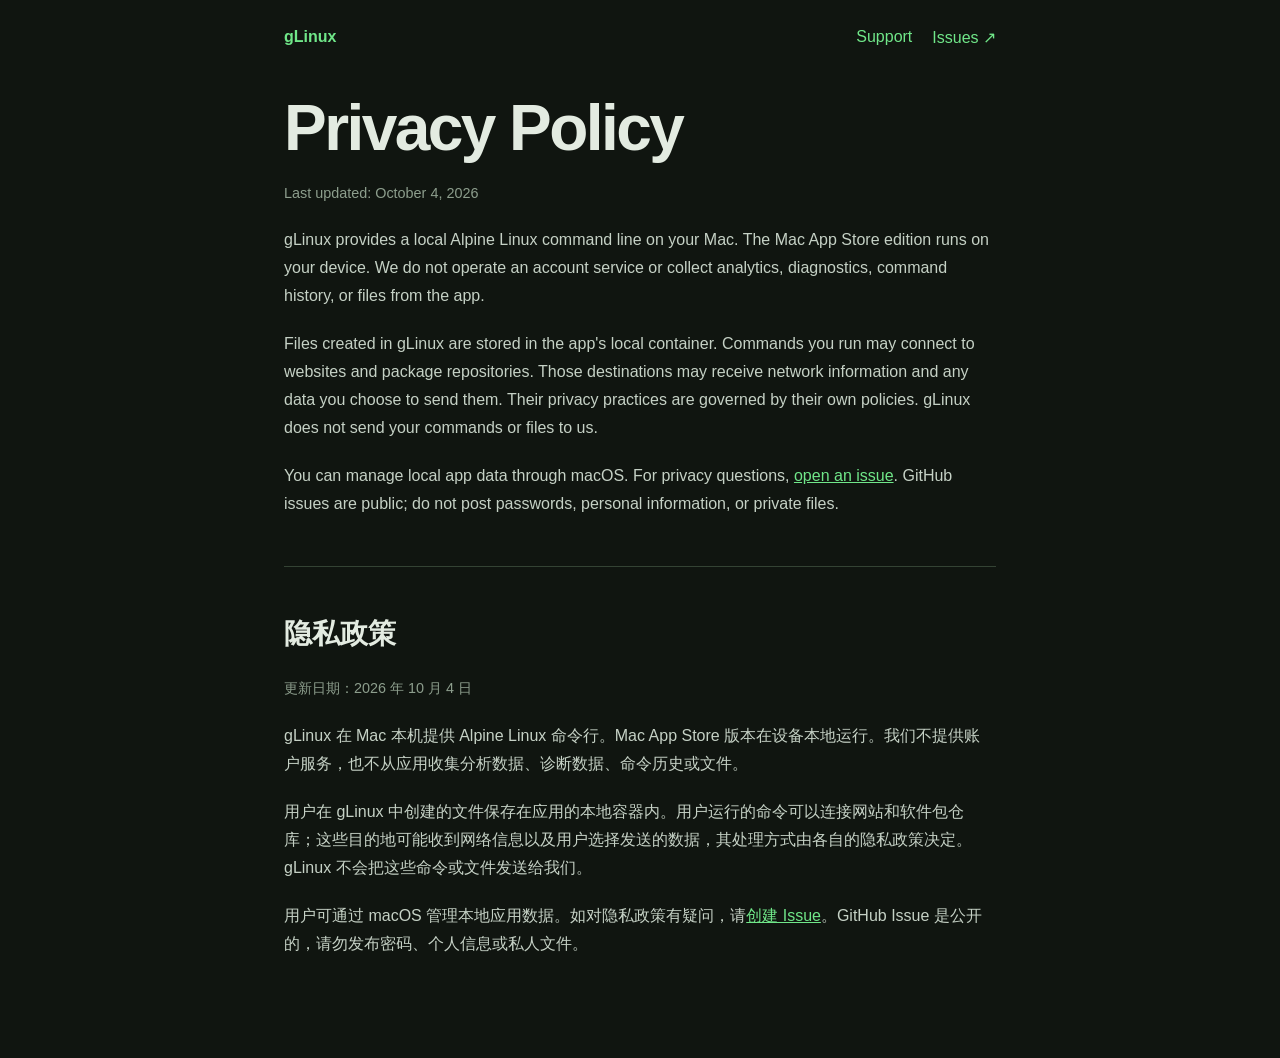
==== privacy.html @ 971e3fd1 "Publish gLinux privacy and support pages with issue templates" ====
<!doctype html>
<html lang="en">
<head>
  <meta charset="utf-8">
  <meta name="viewport" content="width=device-width, initial-scale=1">
  <title>gLinux Privacy Policy</title>
  <link rel="stylesheet" href="style.css">
</head>
<body>
  <main>
    <nav><a href="./">gLinux</a><a href="support.html">Support</a><a href="https://github.com/sirouni/glinux-legal/issues">Issues ↗</a></nav>
    <h1>Privacy Policy</h1>
    <p class="meta">Last updated: October 4, 2026</p>
    <p>gLinux provides a local Alpine Linux command line on your Mac. The Mac App Store edition runs on your device. We do not operate an account service or collect analytics, diagnostics, command history, or files from the app.</p>
    <p>Files created in gLinux are stored in the app's local container. Commands you run may connect to websites and package repositories. Those destinations may receive network information and any data you choose to send them. Their privacy practices are governed by their own policies. gLinux does not send your commands or files to us.</p>
    <p>You can manage local app data through macOS. For privacy questions, <a href="https://github.com/sirouni/glinux-legal/issues/new/choose">open an issue</a>. GitHub issues are public; do not post passwords, personal information, or private files.</p>
    <hr>
    <h2 lang="zh-Hans">隐私政策</h2>
    <p class="meta" lang="zh-Hans">更新日期：2026 年 10 月 4 日</p>
    <div lang="zh-Hans">
      <p>gLinux 在 Mac 本机提供 Alpine Linux 命令行。Mac App Store 版本在设备本地运行。我们不提供账户服务，也不从应用收集分析数据、诊断数据、命令历史或文件。</p>
      <p>用户在 gLinux 中创建的文件保存在应用的本地容器内。用户运行的命令可以连接网站和软件包仓库；这些目的地可能收到网络信息以及用户选择发送的数据，其处理方式由各自的隐私政策决定。gLinux 不会把这些命令或文件发送给我们。</p>
      <p>用户可通过 macOS 管理本地应用数据。如对隐私政策有疑问，请<a href="https://github.com/sirouni/glinux-legal/issues/new/choose">创建 Issue</a>。GitHub Issue 是公开的，请勿发布密码、个人信息或私人文件。</p>
    </div>
  </main>
</body>
</html>
---- style.css ----
:root{color-scheme:dark;font-family:-apple-system,BlinkMacSystemFont,"Segoe UI",sans-serif;background:#101510;color:#e3ebe1}*{box-sizing:border-box}body{margin:0}main{max-width:760px;margin:0 auto;padding:28px 24px 80px}nav{display:flex;flex-wrap:wrap;gap:20px;padding-bottom:44px}nav a:first-child{color:#70e789;font-weight:700;margin-right:auto}a{color:#70e789}nav a{text-decoration:none}a:hover{text-decoration:underline}h1{font-size:clamp(2.25rem,7vw,4rem);letter-spacing:-.04em;margin:0 0 16px}h2{font-size:1.75rem}p{line-height:1.75;color:#c5d1c5;margin:0 0 20px}.meta{color:#8d9e8d;font-size:.9rem}hr{border:0;border-top:1px solid #344334;margin:48px 0}.button{display:inline-block;border:1px solid #70e789;border-radius:8px;padding:10px 16px;text-decoration:none;margin:4px 8px 8px 0}.button:hover{background:#203b25;text-decoration:none}
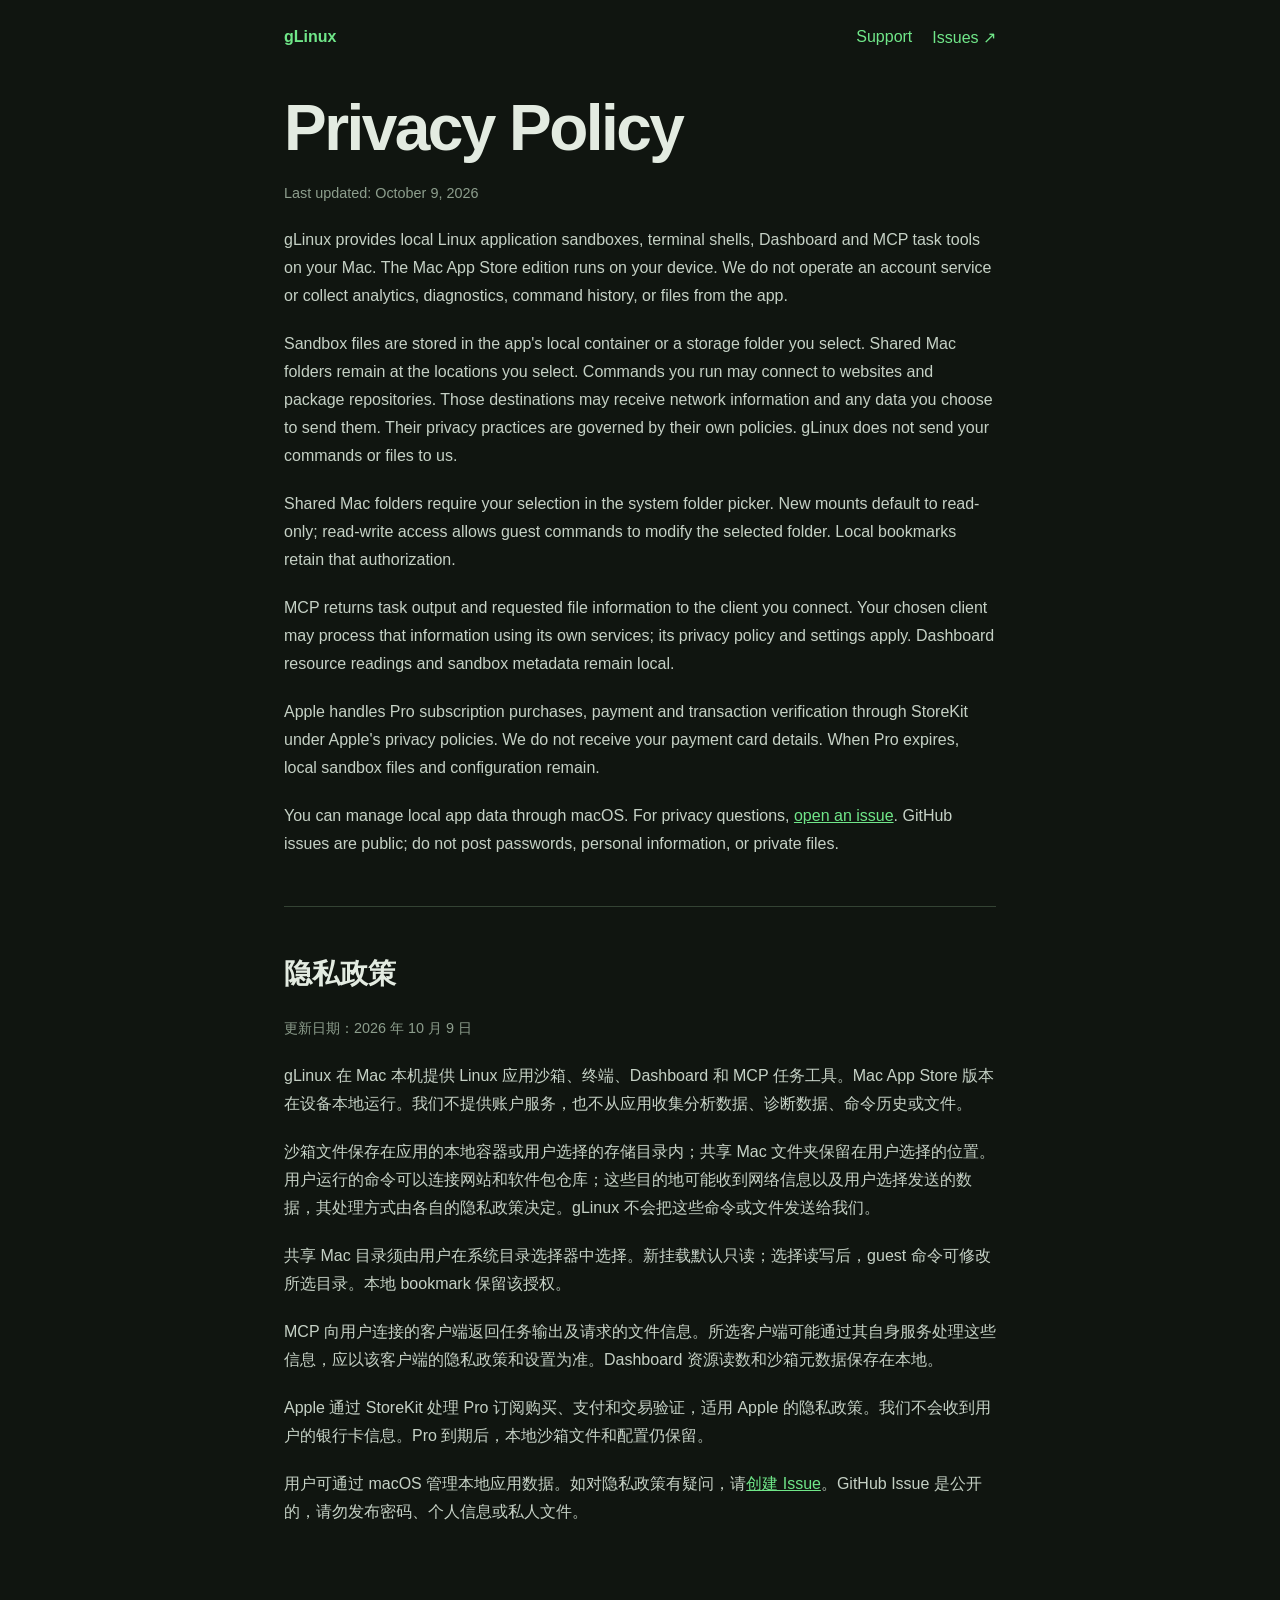
==== commit 11d70571: "Add App Store link and update privacy details for Pro and MCP" ====
--- a/privacy.html
+++ b/privacy.html
@@ -10,16 +10,22 @@
   <main>
     <nav><a href="./">gLinux</a><a href="support.html">Support</a><a href="https://github.com/sirouni/glinux-legal/issues">Issues ↗</a></nav>
     <h1>Privacy Policy</h1>
-    <p class="meta">Last updated: October 4, 2026</p>
-    <p>gLinux provides a local Alpine Linux command line on your Mac. The Mac App Store edition runs on your device. We do not operate an account service or collect analytics, diagnostics, command history, or files from the app.</p>
-    <p>Files created in gLinux are stored in the app's local container. Commands you run may connect to websites and package repositories. Those destinations may receive network information and any data you choose to send them. Their privacy practices are governed by their own policies. gLinux does not send your commands or files to us.</p>
+    <p class="meta">Last updated: October 9, 2026</p>
+    <p>gLinux provides local Linux application sandboxes, terminal shells, Dashboard and MCP task tools on your Mac. The Mac App Store edition runs on your device. We do not operate an account service or collect analytics, diagnostics, command history, or files from the app.</p>
+    <p>Sandbox files are stored in the app's local container or a storage folder you select. Shared Mac folders remain at the locations you select. Commands you run may connect to websites and package repositories. Those destinations may receive network information and any data you choose to send them. Their privacy practices are governed by their own policies. gLinux does not send your commands or files to us.</p>
+    <p>Shared Mac folders require your selection in the system folder picker. New mounts default to read-only; read-write access allows guest commands to modify the selected folder. Local bookmarks retain that authorization.</p>
+    <p>MCP returns task output and requested file information to the client you connect. Your chosen client may process that information using its own services; its privacy policy and settings apply. Dashboard resource readings and sandbox metadata remain local.</p>
+    <p>Apple handles Pro subscription purchases, payment and transaction verification through StoreKit under Apple's privacy policies. We do not receive your payment card details. When Pro expires, local sandbox files and configuration remain.</p>
     <p>You can manage local app data through macOS. For privacy questions, <a href="https://github.com/sirouni/glinux-legal/issues/new/choose">open an issue</a>. GitHub issues are public; do not post passwords, personal information, or private files.</p>
     <hr>
     <h2 lang="zh-Hans">隐私政策</h2>
-    <p class="meta" lang="zh-Hans">更新日期：2026 年 10 月 4 日</p>
+    <p class="meta" lang="zh-Hans">更新日期：2026 年 10 月 9 日</p>
     <div lang="zh-Hans">
-      <p>gLinux 在 Mac 本机提供 Alpine Linux 命令行。Mac App Store 版本在设备本地运行。我们不提供账户服务，也不从应用收集分析数据、诊断数据、命令历史或文件。</p>
-      <p>用户在 gLinux 中创建的文件保存在应用的本地容器内。用户运行的命令可以连接网站和软件包仓库；这些目的地可能收到网络信息以及用户选择发送的数据，其处理方式由各自的隐私政策决定。gLinux 不会把这些命令或文件发送给我们。</p>
+      <p>gLinux 在 Mac 本机提供 Linux 应用沙箱、终端、Dashboard 和 MCP 任务工具。Mac App Store 版本在设备本地运行。我们不提供账户服务，也不从应用收集分析数据、诊断数据、命令历史或文件。</p>
+      <p>沙箱文件保存在应用的本地容器或用户选择的存储目录内；共享 Mac 文件夹保留在用户选择的位置。用户运行的命令可以连接网站和软件包仓库；这些目的地可能收到网络信息以及用户选择发送的数据，其处理方式由各自的隐私政策决定。gLinux 不会把这些命令或文件发送给我们。</p>
+      <p>共享 Mac 目录须由用户在系统目录选择器中选择。新挂载默认只读；选择读写后，guest 命令可修改所选目录。本地 bookmark 保留该授权。</p>
+      <p>MCP 向用户连接的客户端返回任务输出及请求的文件信息。所选客户端可能通过其自身服务处理这些信息，应以该客户端的隐私政策和设置为准。Dashboard 资源读数和沙箱元数据保存在本地。</p>
+      <p>Apple 通过 StoreKit 处理 Pro 订阅购买、支付和交易验证，适用 Apple 的隐私政策。我们不会收到用户的银行卡信息。Pro 到期后，本地沙箱文件和配置仍保留。</p>
       <p>用户可通过 macOS 管理本地应用数据。如对隐私政策有疑问，请<a href="https://github.com/sirouni/glinux-legal/issues/new/choose">创建 Issue</a>。GitHub Issue 是公开的，请勿发布密码、个人信息或私人文件。</p>
     </div>
   </main>
--- a/style.css
+++ b/style.css
@@ -1 +1,22 @@
 :root{color-scheme:dark;font-family:-apple-system,BlinkMacSystemFont,"Segoe UI",sans-serif;background:#101510;color:#e3ebe1}*{box-sizing:border-box}body{margin:0}main{max-width:760px;margin:0 auto;padding:28px 24px 80px}nav{display:flex;flex-wrap:wrap;gap:20px;padding-bottom:44px}nav a:first-child{color:#70e789;font-weight:700;margin-right:auto}a{color:#70e789}nav a{text-decoration:none}a:hover{text-decoration:underline}h1{font-size:clamp(2.25rem,7vw,4rem);letter-spacing:-.04em;margin:0 0 16px}h2{font-size:1.75rem}p{line-height:1.75;color:#c5d1c5;margin:0 0 20px}.meta{color:#8d9e8d;font-size:.9rem}hr{border:0;border-top:1px solid #344334;margin:48px 0}.button{display:inline-block;border:1px solid #70e789;border-radius:8px;padding:10px 16px;text-decoration:none;margin:4px 8px 8px 0}.button:hover{background:#203b25;text-decoration:none}
+html,body{overflow-x:clip}
+.arch-copy h3{font-size:1.15rem;font-style:normal;font-weight:650;letter-spacing:-.03em;margin:26px 0 8px;color:#e3ebe1}
+code{font-family:ui-monospace,SFMono-Regular,Menlo,monospace;font-size:.92em;color:#d5f5dc}
+/* Hallmark · pre-emit critique: P4 H5 E4 S5 R4 V4 */
+.arch{margin:4px 0 8px}
+.arch-mac,.arch-app,.arch-sandbox,.arch-node{border:1px solid #3c5644;background:#0c120e}
+.arch-mac{border-radius:22px;padding:22px 18px 18px}
+.arch-app{border-radius:18px;padding:20px 16px 16px;margin-top:4px}
+.arch-sandbox{border-radius:16px;padding:18px 16px 16px;margin-top:2px}
+.arch-kicker{margin:0 0 16px;color:#70e789;font-size:1.35rem;font-weight:700;letter-spacing:-.03em;line-height:1.2;text-align:center}
+.arch-app>.arch-kicker{font-size:1.2rem}
+.arch-sandbox>.arch-kicker{margin-bottom:16px;font-size:1.15rem}
+.arch-kicker span{display:block;margin-top:6px;color:#8d9e8d;font-size:.95rem;font-weight:500;letter-spacing:0}
+.arch-node{border-radius:14px;padding:16px 14px;text-align:center}
+.arch-node strong{display:block;color:#70e789;font-size:1.15rem;font-weight:700;letter-spacing:-.02em}
+.arch-node span{display:block;margin-top:4px;color:#9aa89a;line-height:1.4}
+.arch-step{display:flex;flex-direction:column;align-items:center;gap:8px;margin:0;padding:12px 0;color:#70e789;font-size:.95rem;text-align:center}
+.arch-step::before{content:"";width:1px;height:18px;background:#70e789}
+.arch-branch{display:grid;grid-template-columns:minmax(0,1fr) minmax(0,1fr);gap:12px;margin-top:14px}
+.arch figcaption{margin-top:12px;color:#8d9e8d;font-size:.9rem;line-height:1.5}
+@media(max-width:420px){.arch-kicker{font-size:1.15rem}.arch-branch{grid-template-columns:minmax(0,1fr)}}
